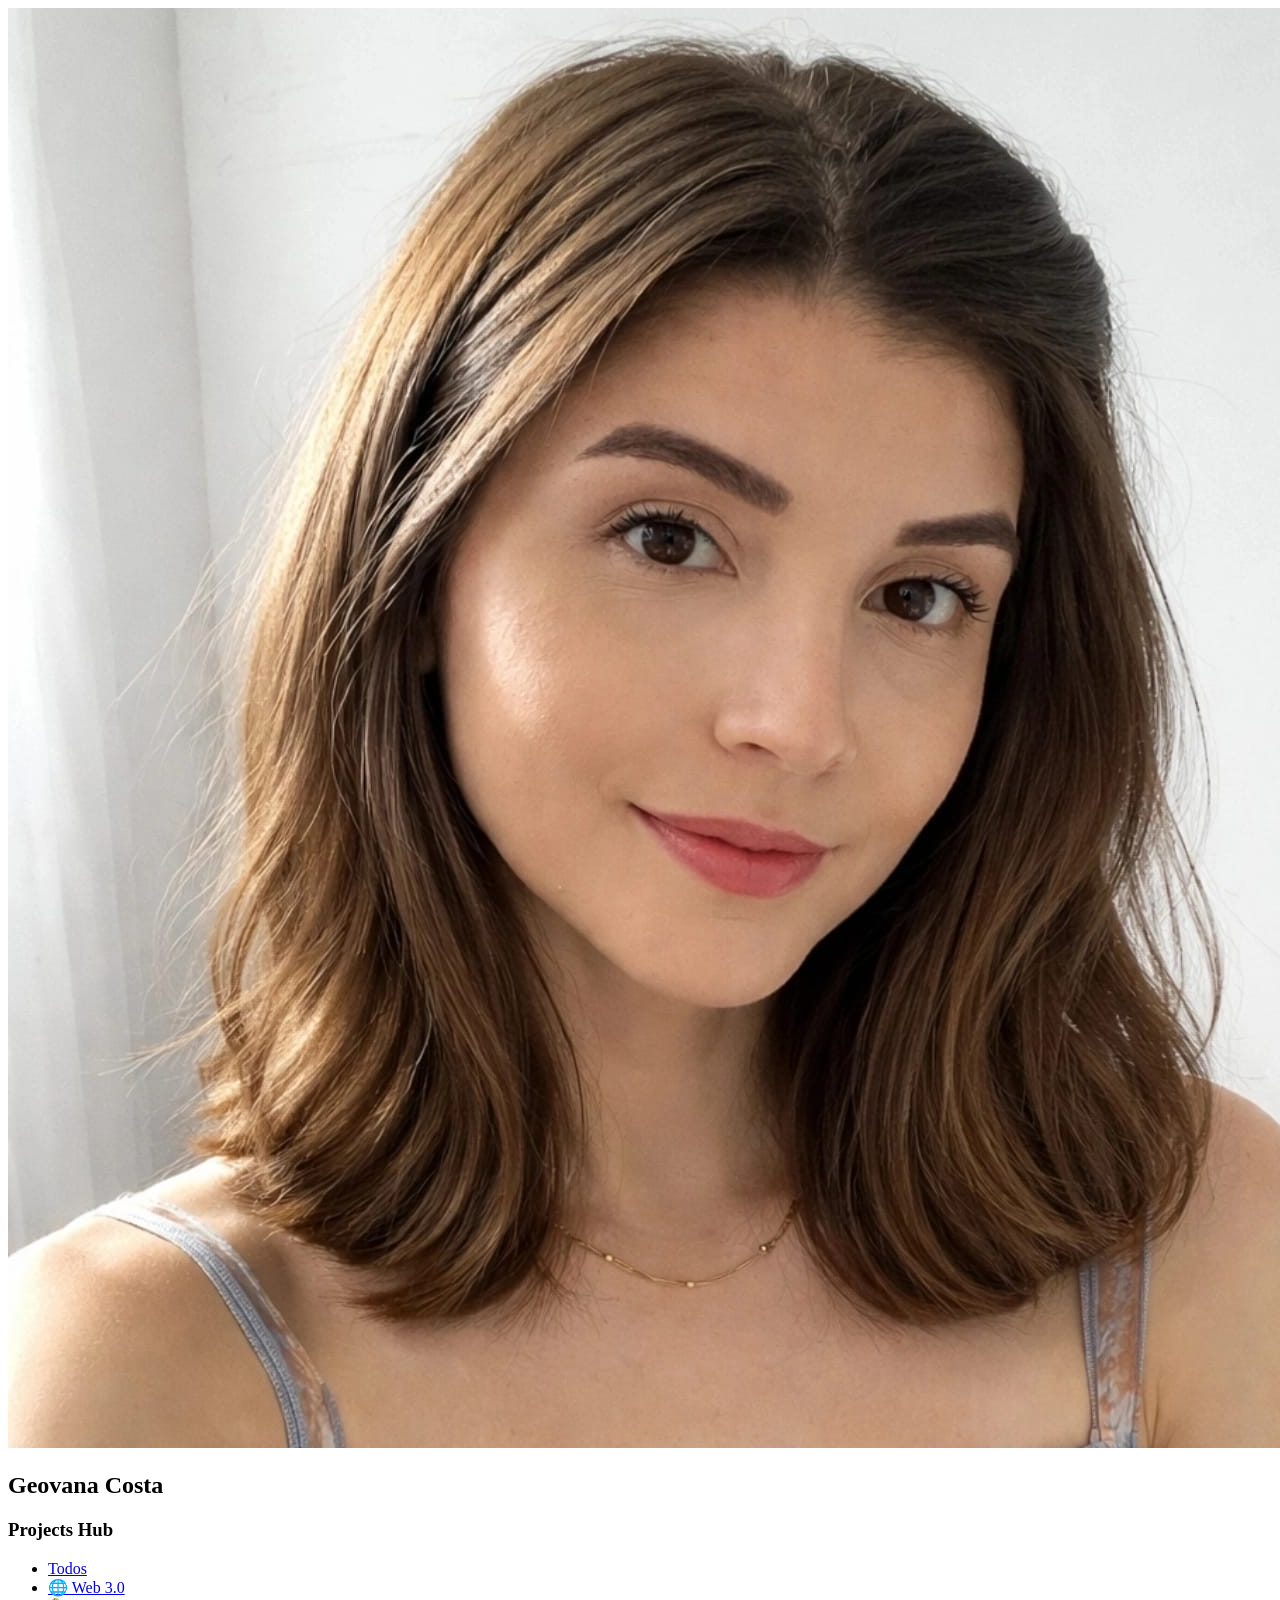
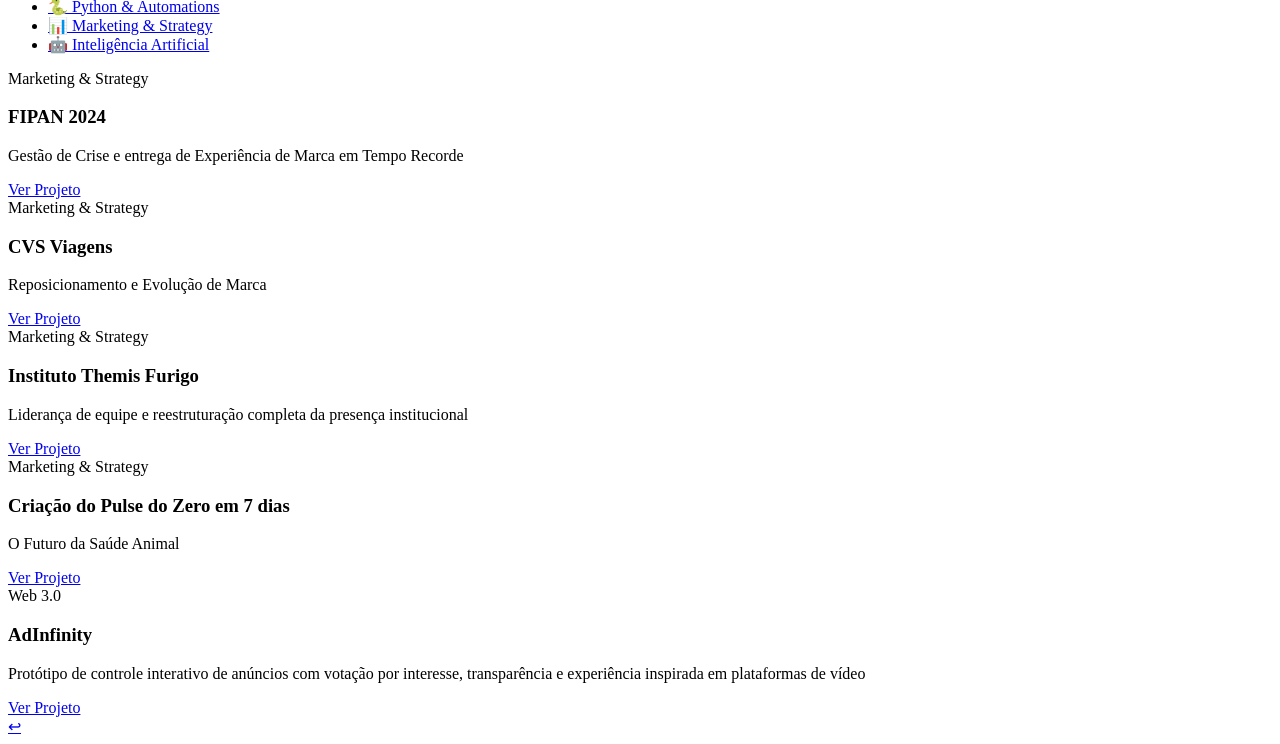
==== index.html @ a45da0c0 "Update index.html" ====
<!DOCTYPE html>
<html lang="pt-br">

<head>
    <meta charset="UTF-8">
    <title>Dashboard Studys - Web 3.0</title>
    <link rel="icon" type="image/png" href="Imagens/Projetos/Logo.png"
    <link rel="stylesheet" href="style.css">
</head>

<body>

    <div class="container">
        <aside class="sidebar">
            <div class="profile-section">
                <img src="Imagens/fotodeperfil.jpeg" alt="Foto de Perfil" class="profile-img">
                <h2>Geovana Costa</h2>
                <h3>Projects Hub</h3>
            </div>

            <nav class="menu">
                <ul>
                    <li><a href="#" data-filter="todos" class="filter-link active">Todos</a></li>
                    <li><a href="#" data-filter="web3" class="filter-link">🌐 Web 3.0</a></li>
                    <li><a href="#" data-filter="python" class="filter-link">🐍 Python & Automations</a></li>
                    <li><a href="#" data-filter="marketing" class="filter-link">📊 Marketing & Strategy</a></li>
                    <li><a href="#" data-filter="ia" class="filter-link">🤖 Inteligência Artificial</a></li>
                </ul>
            </nav>

        </aside>

        <main class="main-content">

            <section class="project-grid">



                <div class="card" data-category="marketing">
                    <span class="tag Marketing-Estratégico">Marketing & Strategy</span>
                    <h3>FIPAN 2024</h3>
                    <p>Gestão de Crise e entrega de Experiência de Marca em Tempo Recorde</p>
                    <a href="FIPAN 2024-projeto.html" class="btn-project">Ver Projeto</a>
                </div>

                <div class="card" data-category="marketing">
                    <span class="tag Marketing-Estratégico">Marketing & Strategy</span>
                    <h3>CVS Viagens</h3>
                    <p>Reposicionamento e Evolução de Marca</p>
                    <a href="CVS Viagens-Reposicionamento e Evolução de Marca .html" class="btn-project">Ver Projeto</a>
                </div>

                <div class="card" data-category="marketing">
                    <span class="tag Marketing-Estratégico">Marketing & Strategy</span>
                    <h3>Instituto Themis Furigo</h3>
                    <p>Liderança de equipe e reestruturação completa da presença institucional</p>
                    <a href="Rebranding & Strategic Positioning - Instituto Themis Furigo.html" class="btn-project">Ver
                        Projeto</a>
                </div>

                <div class="card" data-category="marketing">
                    <span class="tag Marketing-Estratégico">Marketing & Strategy</span>
                    <h3>Criação do Pulse do Zero em 7 dias</h3>
                    <p>O Futuro da Saúde Animal</p>
                    <a href="Criação do Pulse do Zero em 7 Dias - O Futuro da Saúde Animal.html" class="btn-project">Ver
                        Projeto</a>
                </div>

                <div class="card" data-category="web3">
                    <span class="tag web3-bg">Web 3.0</span>
                    <h3>AdInfinity</h3>
                    <p>Protótipo de controle interativo de anúncios com votação por interesse,
                        transparência e experiência inspirada em plataformas de vídeo</p>
                    <a href="#" class="btn-project">Ver
                        Projeto</a>
                </div>


            </section>

            <footer class="footer-contact">
                <a href="https://geovanacalixto.github.io/Portfolio-Ge/" class="contact-btn">
                    ↩
                </a>
            </footer>

        </main>
    </div>


    <script>
        const filterLinks = document.querySelectorAll(".filter-link");
        const cards = document.querySelectorAll(".card");

        filterLinks.forEach((link) => {
            link.addEventListener("click", function (event) {
                event.preventDefault();

                const selectedCategory = this.dataset.filter;

                filterLinks.forEach((item) => {
                    item.classList.remove("active");
                });

                this.classList.add("active");

                cards.forEach((card) => {
                    const cardCategory = card.dataset.category;

                    if (selectedCategory === "todos" || selectedCategory === cardCategory) {
                        card.classList.remove("hidden");
                    } else {
                        card.classList.add("hidden");
                    }
                });
            });
        });
    </script>





</body>

</html>
---- style.css ----
/* Layout Geral */
body {
    font-family: 'Google Sans', Arial, sans-serif;
    margin: 0;
    display: flex;
    background-color: #fef7e0;
}

.container {
    display: flex;
    width: 100%;
    min-height: 100vh;
}

/* Menu Lateral */
.sidebar {
    width: 270px;
    background-color: #ef8867;
    color: #3d3a3a;
    padding: 40px 20px;
    /* Reduzi um pouco o padding lateral para ganhar espaço */
    display: flex;
    flex-direction: column;
    align-items: center;
    min-height: 100vh;
    /* Garante que a barra vá até o final da tela */
}

/* Ajuste da Lista */
.sidebar ul {
    list-style: none;
    padding: 0;
    /* Remove o recuo que jogava o menu para a frente */
    width: 100%;
    /* Faz a lista ocupar a largura da sidebar */
    margin-top: 30px;
    display: flex;
    flex-direction: column;
    gap: 15px;
    /* Cria o espaçamento entre os itens */
}

/* Estilização dos Links (Aqui resolve o azul) */
.sidebar ul li a {
    text-decoration: none;
    /* Remove o sublinhado */
    color: #3d3a3a;
    /* Define a cor igual ao seu texto */
    font-weight: 500;
    display: block;
    padding: 10px;
    border-radius: 8px;
    transition: 0.3s;
}

/* Efeito ao passar o mouse */
.sidebar ul li a:hover {
    background-color: rgba(255, 255, 255, 0.2);
    /* Um brilho branco suave */
    color: #000;
}



.profile-img {
    width: 200px;
    height: 200px;
    border-radius: 50%;
    border: 3px solid #3d3a3a;
    margin-bottom: 15px;
}

.btn-project {
    display: inline-block;
    width: fit-content;
    min-width: 160px;
    padding: 12px 24px;
    text-decoration: none;
    text-align: center;
    border-radius: 8px;
    color: #3d3a3a;
    background-color: #ef8867;
    font-weight: 700;
    margin-top: auto;
}


.btn-menu:hover {
    background-color: #ffffff;
}

/* Grade de Projetos (4 por linha) */
.main-content {
    flex-grow: 1;
    padding: 40px;
}

.project-grid {
    display: grid;
    grid-template-columns: repeat(4, 1fr);
    /* Aqui está a mágica das 4 colunas */
    gap: 20px;
}

.card {
    background-color: #3d3a3a;
    color: #fef7e0;
    border-radius: 12px;
    padding: 24px;
    display: flex;
    flex-direction: column;
    min-height: 380px;
    transition: transform 0.3s ease;
}

.card h3 {
    margin: 36px 0 0;
    min-height: 70px;
}

.card p {
    margin: 18px 0 0;
    min-height: 90px;
}

.card .btn-project {
    margin-top: auto;
    align-self: flex-start;
}



/* Etiquetas (Tags) */
.tag {
    display: inline-block;
    /* Garante que o fundo apareça corretamente */
    font-size: 0.7rem;
    padding: 4px 10px;
    border-radius: 7px;
    text-transform: uppercase;
    font-weight: bold;
    margin-bottom: 10px;
    /* Dá um espaço entre a tag e o título do card */
}

/* Cores das Tags */
.web3-bg {
    background-color: #e67e22;
    color: #e8f0fe;
}

.Marketing-Estratégico {
    background-color: #e8f0fe;
    color: #452E5A;
}

.code-bg {
    background-color: #fef7e0;
    color: #f9ab00;
}

/* Tag para IA (caso você use no futuro) */
.ia-bg {
    background-color: #e6fffa;
    color: #008673;
}


:root {
    --primary-orange: #ff8c00;
    /* Laranja vibrante */
    --hover-orange: #e67e22;
}

/* Rodapé sem a linha divisória */
.footer-contact {
    width: 100%;
    padding: 60px 0;
    /* Mais espaço para ficar clean */
    display: flex;
    flex-direction: column;
    /* Botão em cima, ícone embaixo */
    align-items: center;
    gap: 30px;
}

/* Botão Laranja Flexível */
.contact-btn {
    background-color: #ef8867;
    color: #3d3a3a;
    padding: 15px 35px;
    border: none;
    text-decoration: none;
    border-radius: 30px;
    font-weight: bold;
    font-size: 1.1rem;
    cursor: pointer;
    transition: all 0.3s ease;
    box-shadow: 0 4px 15px rgba(255, 140, 0, 0.3);
}

.contact-btn:hover {
    background-color: #fef7e0;
    transform: scale(1.05);
    /* Pequeno zoom ao passar o mouse */
    box-shadow: 0 6px 20px rgba(255, 140, 0, 0.4);
}

/* Removendo a seta flutuante antiga se você não quiser mais ela na lateral */
.back-to-top {
    display: none;
}



/* Data Filtering */

.card.hidden {
    display: none;
}

.filter-link.active {
    background-color: rgba(255, 255, 255, 0.3);
    color: #000;
    font-weight: 700;
}
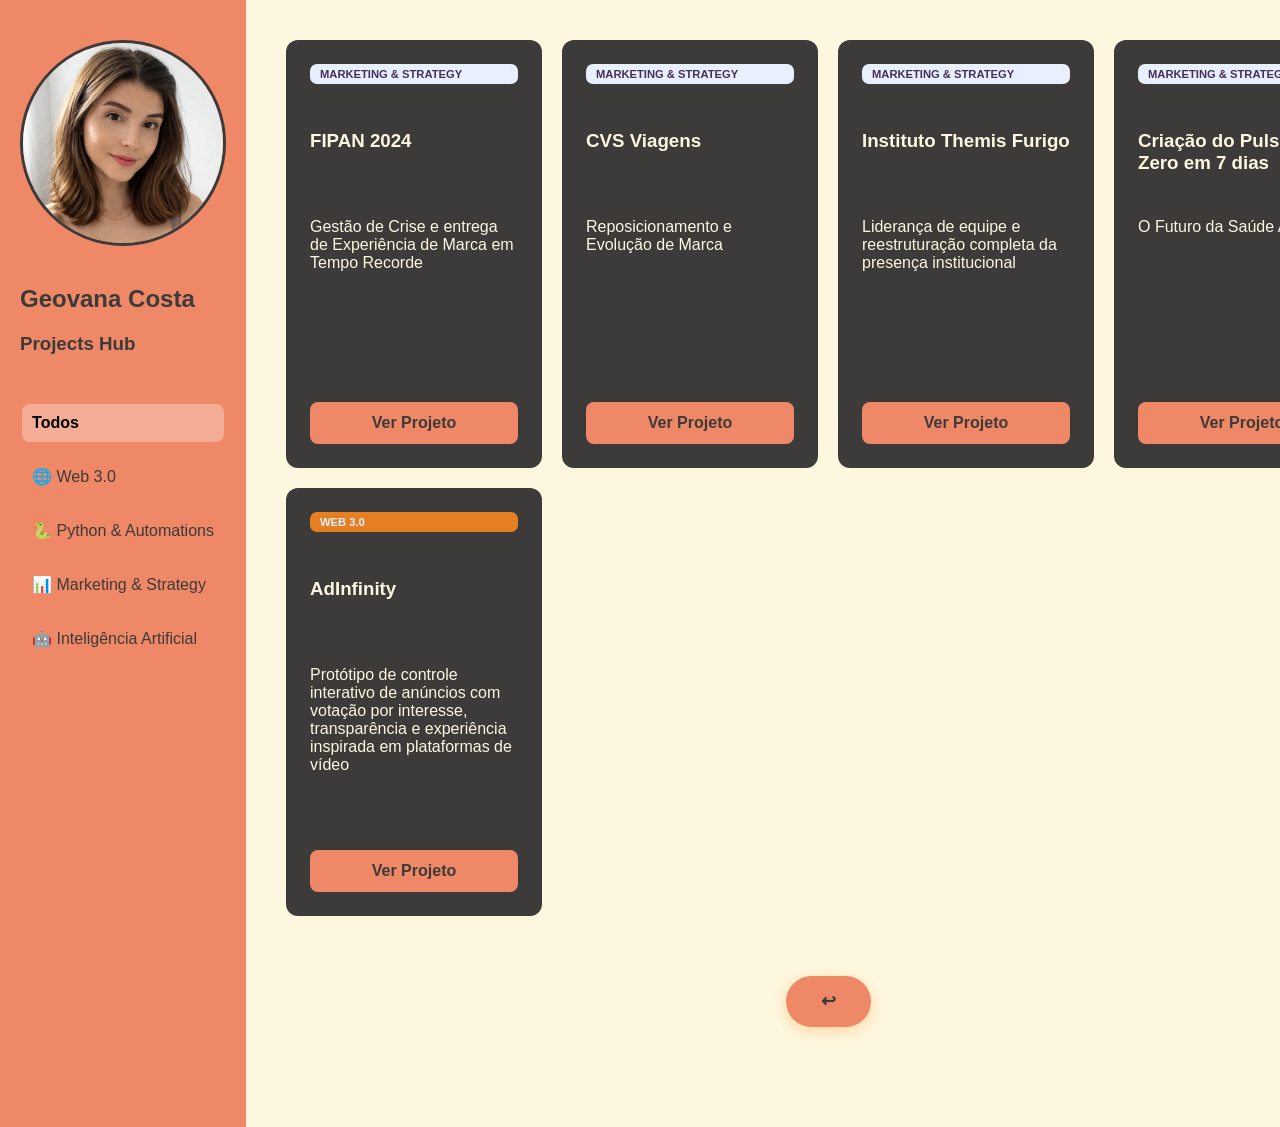
==== commit b504cc19: "Update index.html" ====
--- a/index.html
+++ b/index.html
@@ -4,7 +4,7 @@
 <head>
     <meta charset="UTF-8">
     <title>Dashboard Studys - Web 3.0</title>
-    <link rel="icon" type="image/png" href="Imagens/Projetos/Logo.png"
+    <link rel="icon" type="image/png" href="Imagens/Projetos/Logo.png">
     <link rel="stylesheet" href="style.css">
 </head>
 
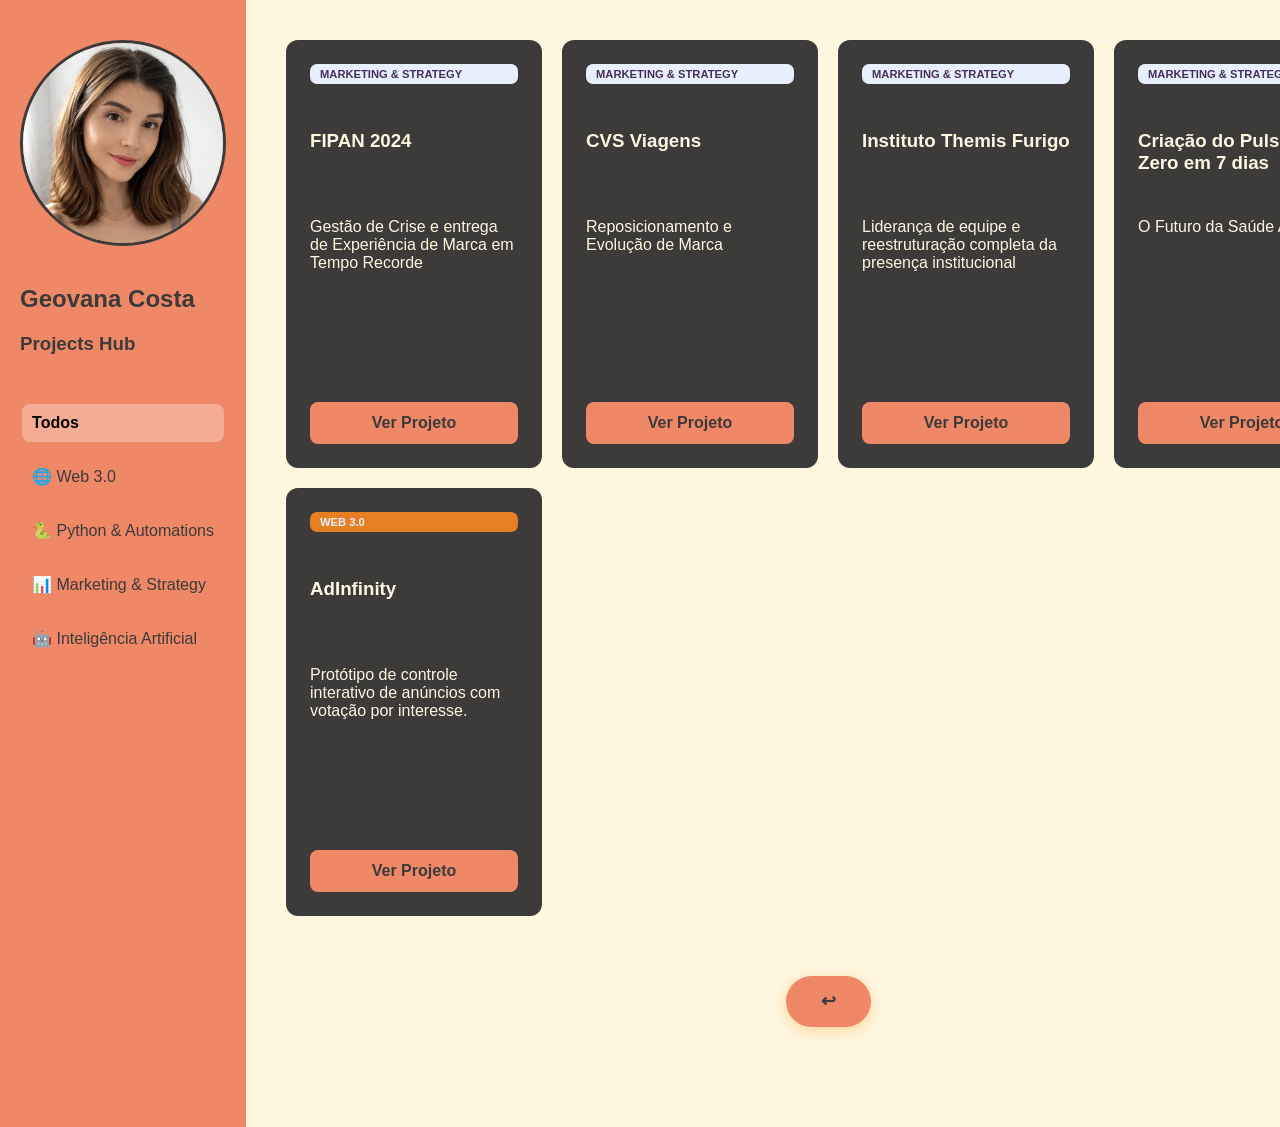
==== commit 1b2d1dd3: "Update index.html" ====
--- a/index.html
+++ b/index.html
@@ -69,9 +69,8 @@
                 <div class="card" data-category="web3">
                     <span class="tag web3-bg">Web 3.0</span>
                     <h3>AdInfinity</h3>
-                    <p>Protótipo de controle interativo de anúncios com votação por interesse,
-                        transparência e experiência inspirada em plataformas de vídeo</p>
-                    <a href="#" class="btn-project">Ver
+                    <p>Protótipo de controle interativo de anúncios com votação por interesse.</p>
+                    <a href="AdInfinity.html" class="btn-project">Ver
                         Projeto</a>
                 </div>
 
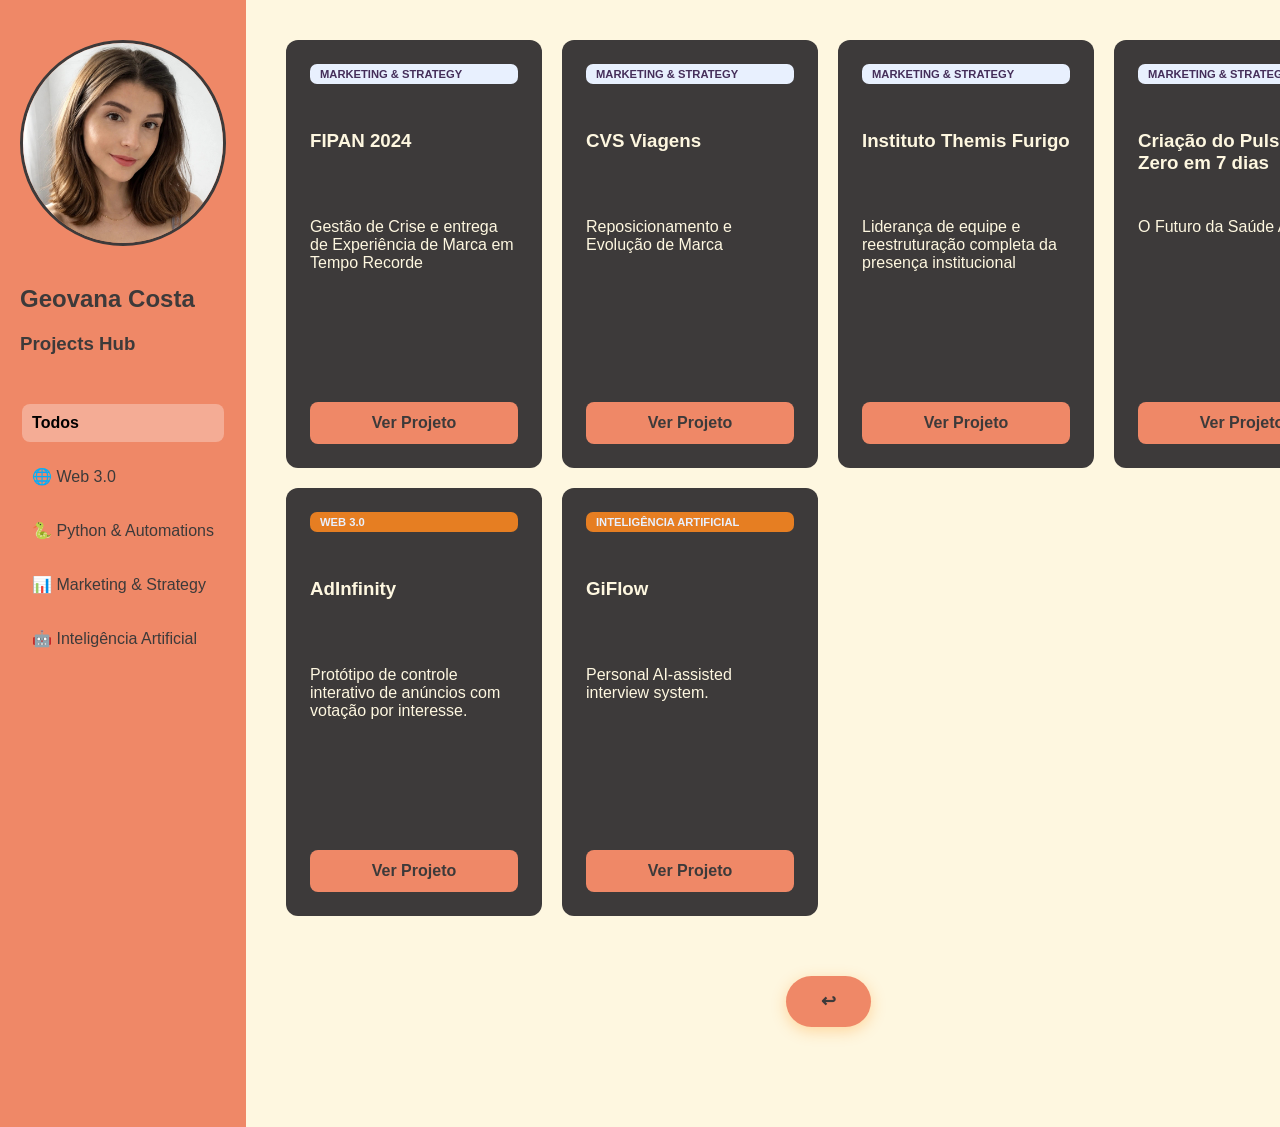
==== commit b726cdb5: "Update index.html" ====
--- a/index.html
+++ b/index.html
@@ -74,6 +74,15 @@
                         Projeto</a>
                 </div>
 
+                 <div class="card" data-category="ia">
+                    <span class="tag web3-bg">Inteligência Artificial</span>
+                    <h3>GiFlow</h3>
+                    <p>Personal AI-assisted interview system.</p>
+                    <a href="https://geovanacalixto.github.io/Giflow/" class="btn-project">Ver
+                        Projeto</a>
+                </div>
+
+
 
             </section>
 
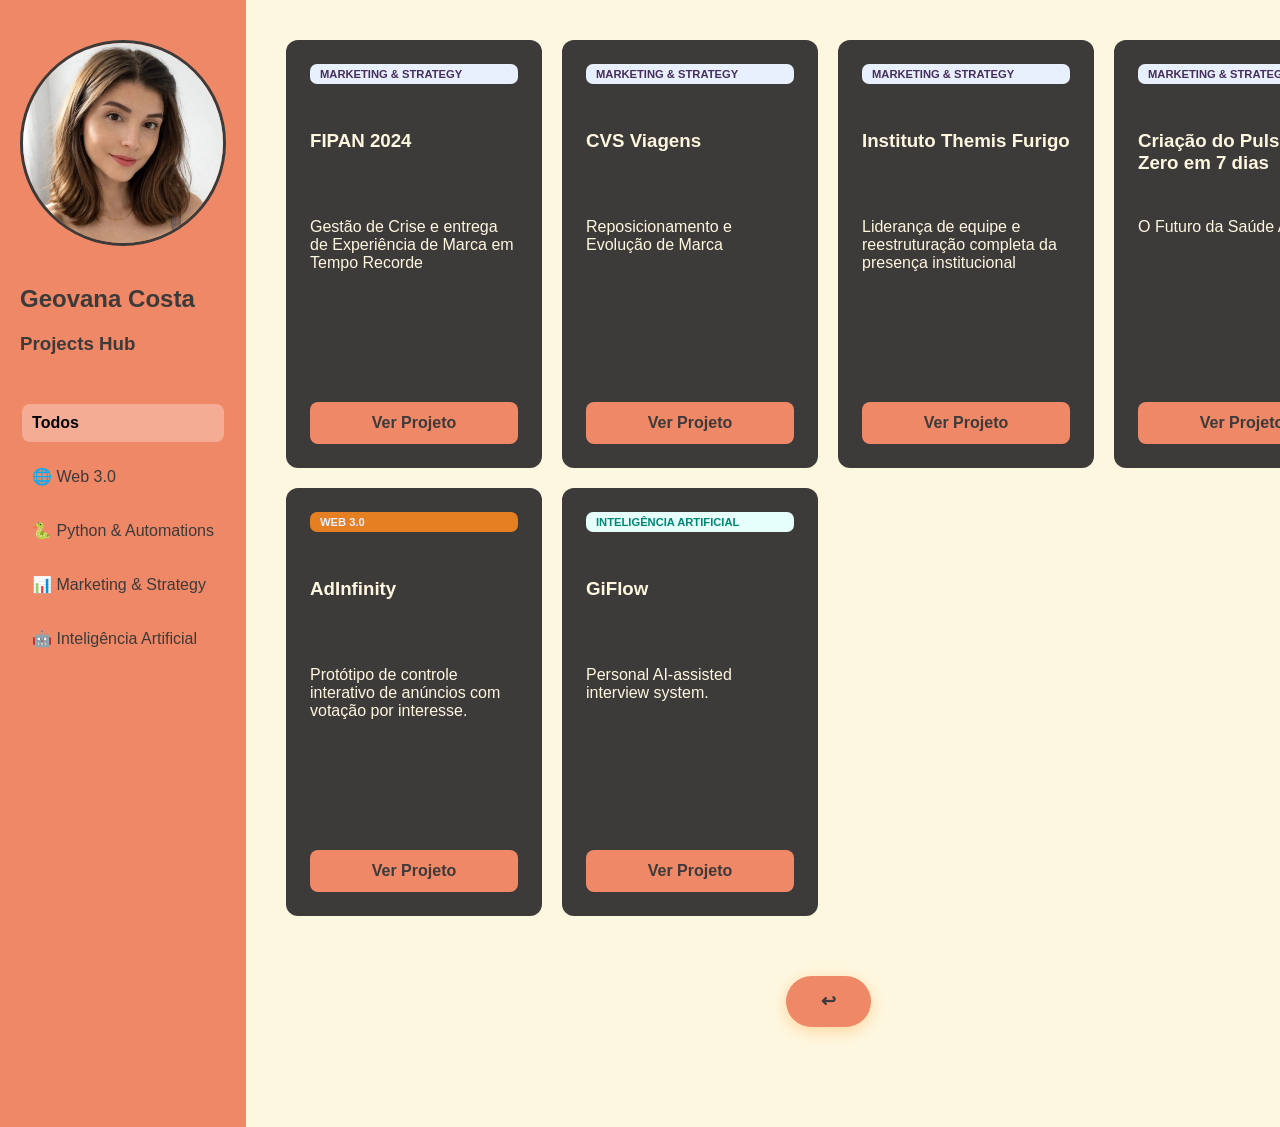
==== commit 9d985647: "Change tag class from web3-bg to ia-bg" ====
--- a/index.html
+++ b/index.html
@@ -75,7 +75,7 @@
                 </div>
 
                  <div class="card" data-category="ia">
-                    <span class="tag web3-bg">Inteligência Artificial</span>
+                    <span class="tag ia-bg">Inteligência Artificial</span>
                     <h3>GiFlow</h3>
                     <p>Personal AI-assisted interview system.</p>
                     <a href="https://geovanacalixto.github.io/Giflow/" class="btn-project">Ver
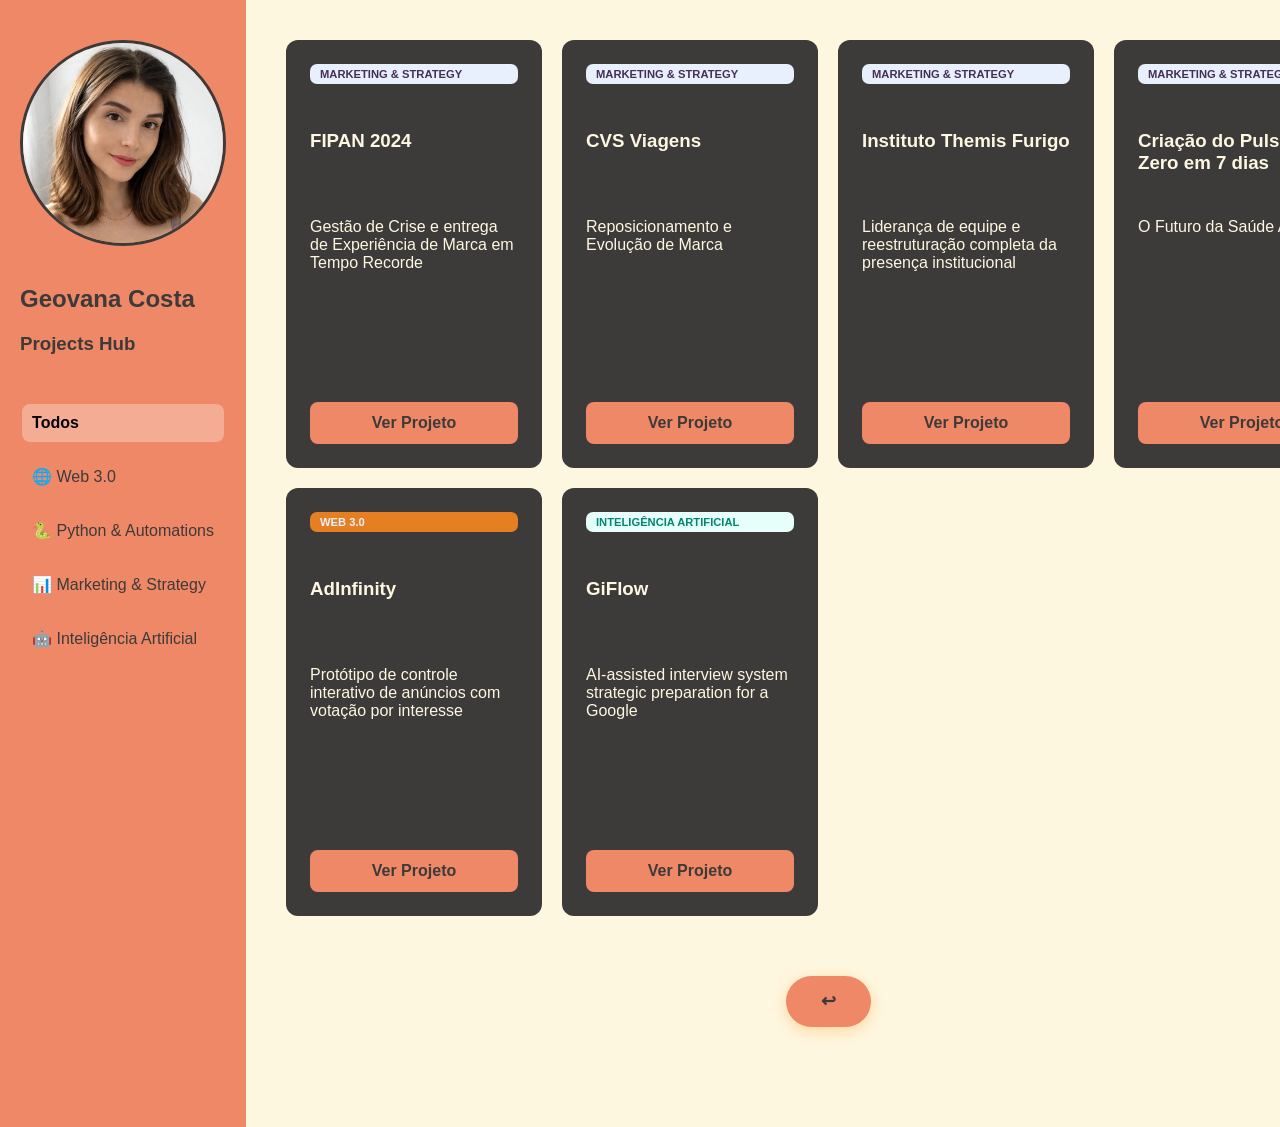
==== commit eef1b204: "Update index.html" ====
--- a/index.html
+++ b/index.html
@@ -4,7 +4,7 @@
 <head>
     <meta charset="UTF-8">
     <title>Dashboard Studys - Web 3.0</title>
-    <link rel="icon" type="image/png" href="Imagens/Projetos/Logo.png">
+    <link rel="icon" type="image/png" href="Imagens/Logo.png">
     <link rel="stylesheet" href="style.css">
 </head>
 
@@ -69,7 +69,7 @@
                 <div class="card" data-category="web3">
                     <span class="tag web3-bg">Web 3.0</span>
                     <h3>AdInfinity</h3>
-                    <p>Protótipo de controle interativo de anúncios com votação por interesse.</p>
+                    <p>Protótipo de controle interativo de anúncios com votação por interesse</p>
                     <a href="AdInfinity.html" class="btn-project">Ver
                         Projeto</a>
                 </div>
@@ -77,7 +77,7 @@
                  <div class="card" data-category="ia">
                     <span class="tag ia-bg">Inteligência Artificial</span>
                     <h3>GiFlow</h3>
-                    <p>Personal AI-assisted interview system.</p>
+                    <p>AI-assisted interview system strategic preparation for a Google</p>
                     <a href="https://geovanacalixto.github.io/Giflow/" class="btn-project">Ver
                         Projeto</a>
                 </div>
